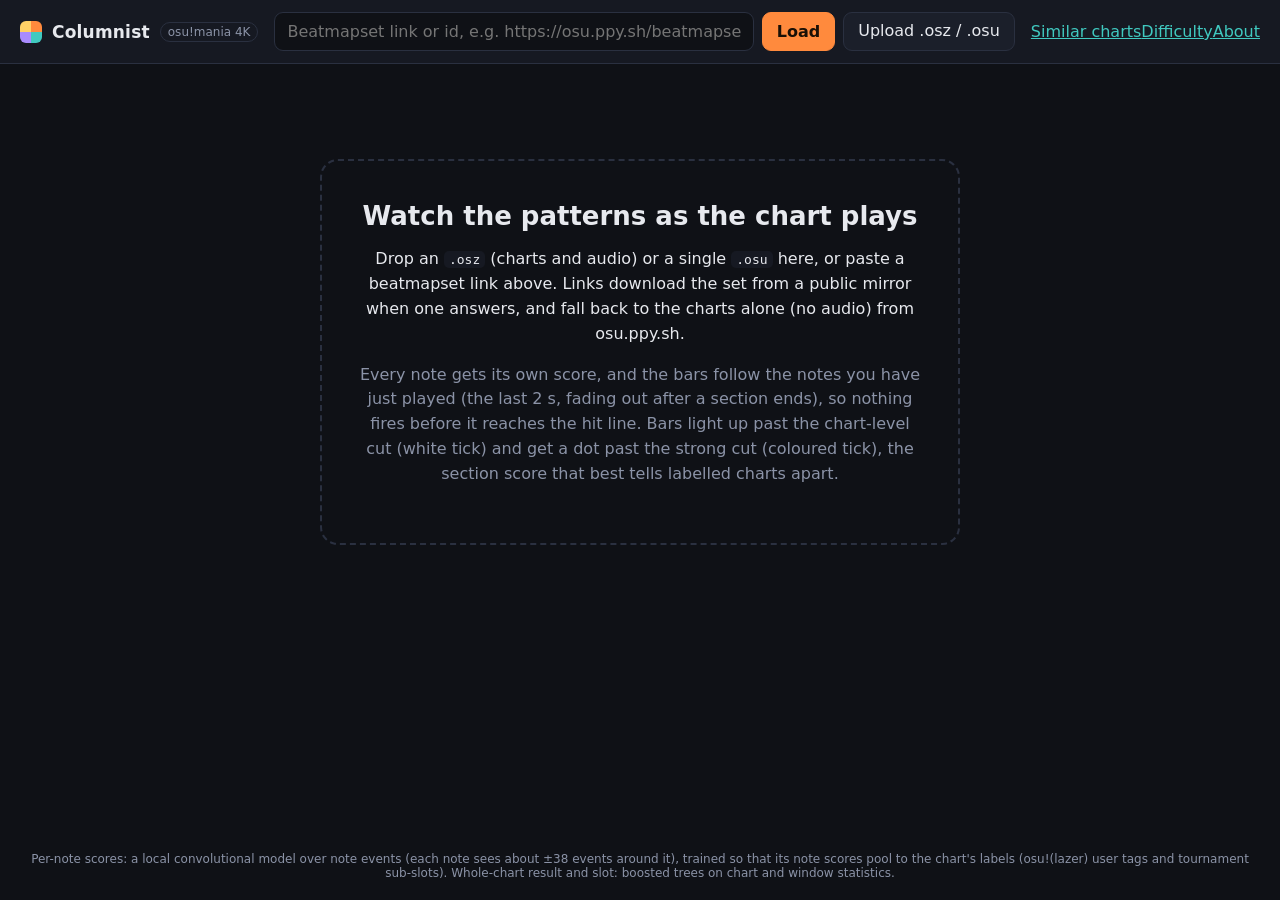
==== service/viz/static/index.html @ 975f3a9d "Columnist: foundation model for osu!mania 4K charts" ====
<!doctype html>
<html lang="en">
<head>
<meta charset="utf-8">
<meta name="viewport" content="width=device-width, initial-scale=1">
<title>Columnist</title>
<meta name="description" content="Play a 4K osu!mania chart and watch the pattern classifier's reading of each section in real time.">
<link rel="icon" href="data:image/svg+xml,%3Csvg xmlns='http://www.w3.org/2000/svg' viewBox='0 0 32 32'%3E%3Crect width='32' height='32' rx='7' fill='%2314161c'/%3E%3Crect x='5' y='6' width='4' height='8' rx='2' fill='%23ff8a3d'/%3E%3Crect x='11' y='12' width='4' height='8' rx='2' fill='%2340c9c0'/%3E%3Crect x='17' y='9' width='4' height='14' rx='2' fill='%23a98bff'/%3E%3Crect x='23' y='18' width='4' height='8' rx='2' fill='%23ffd166'/%3E%3C/svg%3E">
<link rel="stylesheet" href="style.css">
</head>
<body>
<header class="top">
  <div class="brand"><span class="logo"></span><b>Columnist</b><span class="sub">osu!mania 4K</span></div>
  <nav class="nav" style="order:3"><a href="/similar" style="color:var(--accent2)">Similar charts</a><a href="/difficulty" style="color:var(--accent2)">Difficulty</a><a href="/about" style="color:var(--accent2)">About</a></nav>
  <form id="fetchForm" class="load">
    <input id="urlInput" type="text" placeholder="Beatmapset link or id, e.g. https://osu.ppy.sh/beatmapsets/123456" autocomplete="off">
    <button type="submit">Load</button>
    <label class="filebtn">Upload .osz / .osu<input id="fileInput" type="file" accept=".osz,.osu"></label>
  </form>
</header>

<main id="app">
  <section id="empty" class="empty">
    <div class="drop" id="drop">
      <h1>Watch the patterns as the chart plays</h1>
      <p>Drop an <code>.osz</code> (charts and audio) or a single <code>.osu</code> here, or paste a beatmapset link above.
        Links download the set from a public mirror when one answers, and fall back to the charts alone (no audio) from osu.ppy.sh.</p>
      <p class="muted">Every note gets its own score, and the bars follow the notes you have just played (the last 2&nbsp;s, fading out after a section ends), so nothing fires before it reaches the hit line. Bars light up past the chart-level cut (white tick) and get a dot past the strong cut (coloured tick), the section score that best tells labelled charts apart.</p>
    </div>
  </section>

  <section id="player" class="player hidden">
    <div class="songbar">
      <div class="songtitle"><span id="songTitle"></span><span id="songSub" class="muted"></span></div>
      <select id="diffSelect" aria-label="Difficulty"></select>
    </div>

    <div class="stage">
      <div class="fieldwrap">
        <canvas id="field"></canvas>
        <div id="noAudio" class="badge hidden">no audio, playing on a clock</div>
        <div id="busy" class="busy hidden"><span class="spin"></span><span id="busyText">Analysing chart</span></div>
      </div>

      <aside class="panel">
        <div class="card now">
          <div class="cardhead"><h2>Now</h2><span id="clock" class="clock">0:00.0</span></div>
          <div id="slotRow" class="slots"></div>
          <div id="catBars" class="bars"></div>
          <h3>Tags in this section</h3>
          <div id="tagChips" class="chips"></div>
          <h3>Notes on screen</h3>
          <div id="localChips" class="chips local"></div>
        </div>
        <div class="card whole">
          <h2>Whole chart</h2>
          <div id="chartSummary"></div>
        </div>
      </aside>
    </div>

    <div class="transport">
      <button id="playBtn" class="play" aria-label="Play">▶</button>
      <div class="opts">
        <label>Rate <select id="rateSel"><option>0.5</option><option>0.75</option><option selected>1</option><option>1.25</option><option>1.5</option></select></label>
        <label>Scroll <input id="speedIn" type="range" min="0.4" max="3" step="0.1" value="1.3"></label>
        <label><input id="svChk" type="checkbox" checked> SV</label>
        <label title="Per note: every note gets its own score from the note-level model, and the bars average the notes played in the last 2 s. 4 / 8 / 16 s: the older section scores, for the stretch of chart that ends at the playhead.">Scores <select id="winSel"><option value="notes" selected>per note (live)</option><option value="4000">4 s windows</option><option value="8000">8 s windows</option><option value="16000">16 s windows</option></select></label>
        <label>Notes <select id="colorSel"><option value="model" selected>by model</option><option value="pattern">by row rule</option><option value="column">by column</option></select></label>
        <label><input id="tickChk" type="checkbox"> Clicks</label>
        <label>Offset <input id="offIn" type="number" value="0" step="5" style="width:4.5em"> ms</label>
      </div>
    </div>

    <div class="card timeline">
      <div class="cardhead"><h2>Timeline</h2><span class="muted">click to seek · space to play · ← → 5 s · ↑ ↓ scroll speed</span></div>
      <canvas id="timeline"></canvas>
    </div>
  </section>
  <div id="toast" class="toast hidden"></div>
</main>
<footer class="foot muted">Per-note scores: a local convolutional model over note events (each note sees about ±38 events around it), trained so that its note scores pool to the chart's labels (osu!(lazer) user tags and tournament sub-slots). Whole-chart result and slot: boosted trees on chart and window statistics.</footer>
<script src="app.js"></script>
</body>
</html>
---- service/viz/static/style.css ----
:root {
  --bg: #0f1116; --bg2: #161922; --card: #1b1f2a; --line: #2a3040; --text: #e7e9ee; --muted: #8b93a7;
  --accent: #ff8a3d; --accent2: #40c9c0; --good: #7bd88f;
  --rice: #ff8a3d; --ln: #40c9c0; --sv: #a98bff; --hb: #ffd166;
  --radius: 12px;
  font-family: "Inter", system-ui, -apple-system, "Segoe UI", Roboto, sans-serif;
  color-scheme: dark;
}
* { box-sizing: border-box; }
html, body { margin: 0; background: var(--bg); color: var(--text); }
body { min-height: 100vh; display: flex; flex-direction: column; }
code { background: var(--bg2); padding: 1px 5px; border-radius: 5px; }
.muted { color: var(--muted); }
.hidden { display: none !important; }

.top { display: flex; gap: 16px; align-items: center; padding: 12px 20px; border-bottom: 1px solid var(--line); flex-wrap: wrap; background: var(--bg2); }
.brand { display: flex; align-items: center; gap: 10px; white-space: nowrap; }
.brand b { font-size: 17px; letter-spacing: .2px; }
.brand .sub { color: var(--muted); font-size: 12px; border: 1px solid var(--line); padding: 2px 7px; border-radius: 99px; }
.logo { width: 22px; height: 22px; border-radius: 6px; background: conic-gradient(var(--rice) 0 25%, var(--ln) 0 50%, var(--sv) 0 75%, var(--hb) 0); }
.load { flex: 1; display: flex; gap: 8px; min-width: 280px; flex-wrap: wrap; }
.load input[type=text] { flex: 1; min-width: 200px; background: var(--bg); border: 1px solid var(--line); color: var(--text); padding: 9px 12px; border-radius: 9px; font: inherit; }
button, .filebtn, select { background: var(--card); color: var(--text); border: 1px solid var(--line); border-radius: 9px; padding: 8px 14px; font: inherit; cursor: pointer; }
button:hover, .filebtn:hover { border-color: var(--accent); }
.load button { background: var(--accent); color: #1a1006; border-color: var(--accent); font-weight: 600; }
.filebtn input { display: none; }

main { flex: 1; padding: 18px 20px; max-width: 1280px; width: 100%; margin: 0 auto; }
.empty { display: grid; place-items: center; min-height: 60vh; }
.drop { max-width: 640px; border: 2px dashed var(--line); border-radius: 18px; padding: 40px 36px; text-align: center; transition: border-color .15s, background .15s; }
.drop.over { border-color: var(--accent); background: rgba(255,138,61,.05); }
.drop h1 { margin: 0 0 12px; font-size: 26px; }
.drop p { line-height: 1.55; }

.songbar { display: flex; justify-content: space-between; align-items: center; gap: 12px; margin-bottom: 12px; flex-wrap: wrap; }
.songtitle { display: flex; flex-direction: column; gap: 2px; }
#songTitle { font-size: 19px; font-weight: 650; }
#diffSelect { max-width: 100%; }

.stage { display: grid; grid-template-columns: minmax(260px, 380px) 1fr; gap: 16px; }
.fieldwrap { position: relative; height: min(64vh, 660px); background: #0a0c10; border-radius: var(--radius); overflow: hidden; border: 1px solid var(--line); }
.fieldwrap.bg { background-size: cover; background-position: center; }
#field { width: 100%; height: 100%; display: block; }
.badge { position: absolute; top: 10px; right: 10px; font-size: 12px; background: rgba(0,0,0,.6); padding: 4px 9px; border-radius: 99px; color: var(--muted); }
.busy { position: absolute; inset: 0; display: grid; place-content: center; gap: 12px; justify-items: center; background: rgba(10,12,16,.75); color: var(--muted); }
.spin { width: 28px; height: 28px; border-radius: 50%; border: 3px solid var(--line); border-top-color: var(--accent); animation: spin 0.9s linear infinite; }
@keyframes spin { to { transform: rotate(360deg); } }

.panel { display: flex; flex-direction: column; gap: 16px; min-width: 0; }
.card { background: var(--card); border: 1px solid var(--line); border-radius: var(--radius); padding: 14px 16px; }
.card h2 { font-size: 13px; text-transform: uppercase; letter-spacing: .08em; color: var(--muted); margin: 0 0 10px; }
.card h3 { font-size: 12px; color: var(--muted); margin: 14px 0 7px; font-weight: 500; }
.cardhead { display: flex; justify-content: space-between; align-items: baseline; gap: 10px; flex-wrap: wrap; }
.cardhead h2 { margin-bottom: 10px; }
.clock { font-variant-numeric: tabular-nums; font-size: 14px; color: var(--text); }

.slots { display: grid; grid-template-columns: repeat(4, 1fr); gap: 6px; margin-bottom: 12px; }
.slot { border-radius: 8px; padding: 6px 8px; background: var(--bg2); border: 1px solid var(--line); font-size: 12px; position: relative; overflow: hidden; }
.slot .fill { position: absolute; inset: auto 0 0 0; height: 3px; background: currentColor; transform-origin: left; }
.slot b { display: block; font-size: 15px; font-variant-numeric: tabular-nums; color: var(--text); }
.slot.top { border-color: currentColor; }

.bars { display: grid; gap: 7px; }
.bar { display: grid; grid-template-columns: 150px 1fr 38px; align-items: center; gap: 10px; font-size: 13px; }
.bar .name { white-space: nowrap; overflow: hidden; text-overflow: ellipsis; color: var(--muted); transition: color .2s; }
.bar.on .name { color: var(--text); font-weight: 600; }
.bar .track { position: relative; height: 10px; background: var(--bg2); border-radius: 99px; overflow: visible; }
.bar .fill { position: absolute; left: 0; top: 0; bottom: 0; border-radius: 99px; opacity: .45; transition: opacity .2s; }
.bar.on .fill { opacity: 1; box-shadow: 0 0 10px currentColor; }
.bar .thr { position: absolute; top: -3px; bottom: -3px; width: 2px; background: var(--text); opacity: .5; border-radius: 2px; }
.bar .thr.peak { background: currentColor; opacity: .9; height: auto; }
.bar.strong .name::after { content: " ●"; color: currentColor; }
.bar .val { text-align: right; font-variant-numeric: tabular-nums; color: var(--muted); font-size: 12px; }
.bar .fam { font-size: 10px; margin-right: 6px; }

.chips { display: flex; flex-wrap: wrap; gap: 6px; min-height: 26px; }
.chip { font-size: 12px; padding: 4px 9px; border-radius: 99px; background: var(--bg2); border: 1px solid var(--line); display: inline-flex; gap: 6px; align-items: center; }
.chip i { width: 8px; height: 8px; border-radius: 50%; display: inline-block; }
.chip.dim { opacity: .45; }
.chip .n { color: var(--muted); font-variant-numeric: tabular-nums; }

#chartSummary { font-size: 14px; line-height: 1.6; }
#chartSummary .row { display: flex; gap: 8px; flex-wrap: wrap; align-items: center; margin-bottom: 6px; }
#chartSummary .k { color: var(--muted); width: 82px; flex-shrink: 0; font-size: 12px; }
.pill { padding: 2px 9px; border-radius: 99px; font-size: 12px; border: 1px solid currentColor; }
.warn { color: var(--hb); font-size: 13px; margin-top: 8px; }

.transport { display: flex; align-items: center; gap: 14px; margin: 14px 0; flex-wrap: wrap; }
.play { width: 46px; height: 46px; border-radius: 50%; font-size: 17px; background: var(--accent); color: #1a1006; border: none; font-weight: 700; padding: 0; }
.opts { display: flex; gap: 14px; flex-wrap: wrap; align-items: center; font-size: 13px; color: var(--muted); }
.opts label { display: inline-flex; gap: 6px; align-items: center; }
.opts select, .opts input[type=number] { padding: 4px 8px; background: var(--bg2); border: 1px solid var(--line); color: var(--text); border-radius: 7px; font: inherit; }
.opts input[type=range] { width: 110px; accent-color: var(--accent); }
input[type=checkbox] { accent-color: var(--accent); }

.timeline canvas { width: 100%; height: 220px; display: block; cursor: pointer; }
.toast { position: fixed; bottom: 20px; left: 50%; transform: translateX(-50%); background: #2a1a12; border: 1px solid var(--accent); padding: 10px 16px; border-radius: 10px; max-width: min(90vw, 560px); font-size: 14px; z-index: 9; }
.foot { padding: 14px 20px 20px; font-size: 12px; text-align: center; }

@media (max-width: 820px) {
  main { padding: 12px 16px; }
  .stage { grid-template-columns: 1fr; }
  .fieldwrap { height: 56vh; }
  .bar { grid-template-columns: 112px 1fr 34px; }
  .top { padding: 10px 16px; }
  .transport { position: sticky; bottom: 0; z-index: 5; background: var(--bg); padding: 10px 0; margin: 0; border-top: 1px solid var(--line); gap: 10px; }
  .opts { gap: 10px; }
  .timeline .cardhead span { display: none; }
}
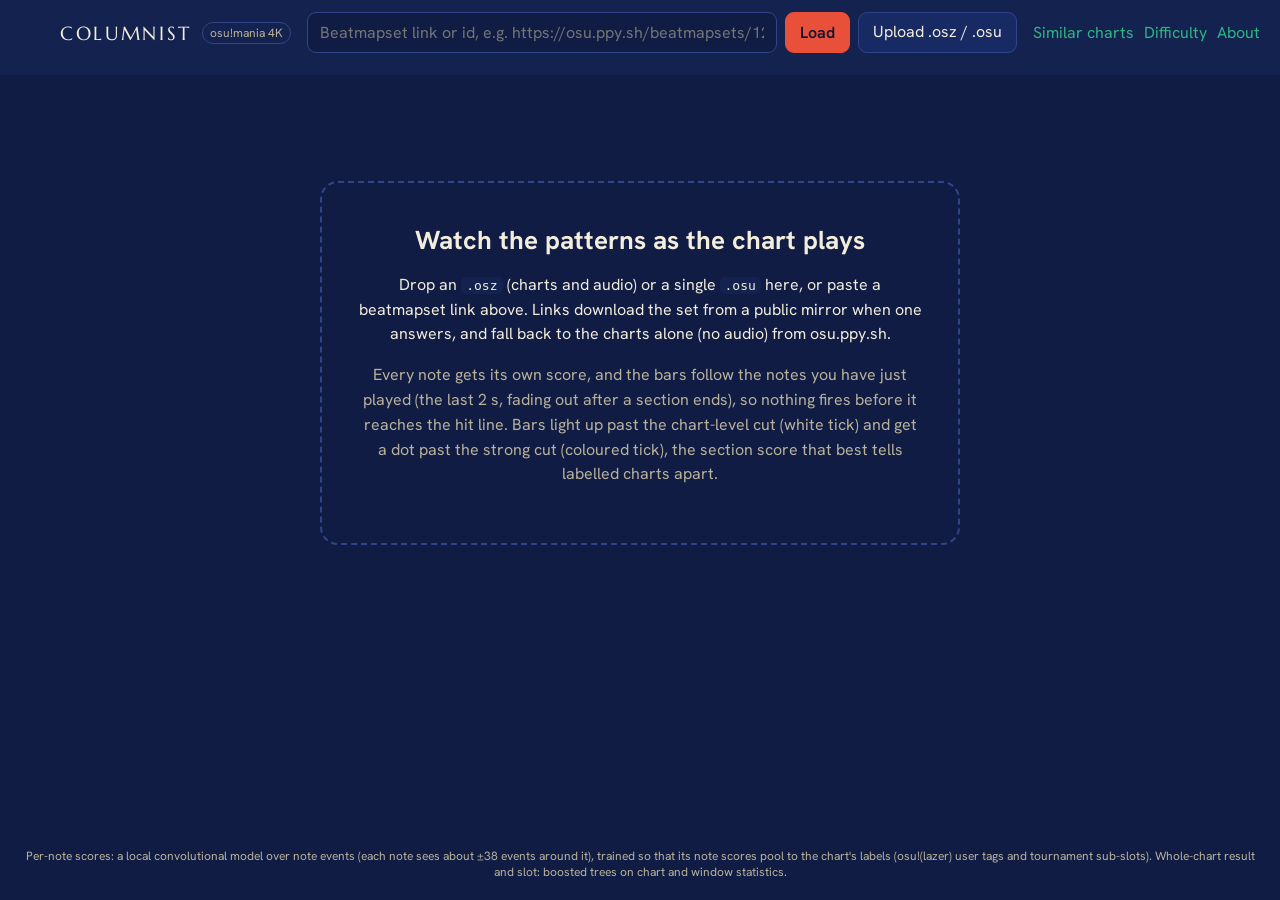
==== commit fdc48b00: "Site: painted-temple brand (pigment palette on lapis, new mark, frieze header, og card)" ====
--- a/service/viz/static/index.html
+++ b/service/viz/static/index.html
@@ -5,7 +5,10 @@
 <meta name="viewport" content="width=device-width, initial-scale=1">
 <title>Columnist</title>
 <meta name="description" content="Play a 4K osu!mania chart and watch the pattern classifier's reading of each section in real time.">
-<link rel="icon" href="data:image/svg+xml,%3Csvg xmlns='http://www.w3.org/2000/svg' viewBox='0 0 32 32'%3E%3Crect width='32' height='32' rx='7' fill='%2314161c'/%3E%3Crect x='5' y='6' width='4' height='8' rx='2' fill='%23ff8a3d'/%3E%3Crect x='11' y='12' width='4' height='8' rx='2' fill='%2340c9c0'/%3E%3Crect x='17' y='9' width='4' height='14' rx='2' fill='%23a98bff'/%3E%3Crect x='23' y='18' width='4' height='8' rx='2' fill='%23ffd166'/%3E%3C/svg%3E">
+<link rel="icon" href="/favicon.svg" type="image/svg+xml">
+<link rel="preconnect" href="https://fonts.googleapis.com"><link rel="preconnect" href="https://fonts.gstatic.com" crossorigin>
+<link href="https://fonts.googleapis.com/css2?family=Hanken+Grotesk:wght@400;600;700&family=Marcellus&display=swap" rel="stylesheet">
+<meta property="og:type" content="website"><meta property="og:title" content="Columnist"><meta property="og:description" content="Play a 4K osu!mania chart and watch the pattern classifier's reading of each section in real time."><meta property="og:image" content="https://columnist.quenlla.xyz/og-card.png"><meta name="twitter:card" content="summary_large_image"><meta name="theme-color" content="#101c44">
 <link rel="stylesheet" href="style.css">
 </head>
 <body>
--- a/service/viz/static/style.css
+++ b/service/viz/static/style.css
@@ -1,9 +1,10 @@
 :root {
-  --bg: #0f1116; --bg2: #161922; --card: #1b1f2a; --line: #2a3040; --text: #e7e9ee; --muted: #8b93a7;
-  --accent: #ff8a3d; --accent2: #40c9c0; --good: #7bd88f;
-  --rice: #ff8a3d; --ln: #40c9c0; --sv: #a98bff; --hb: #ffd166;
+  --bg: #101c44; --bg2: #14224f; --card: #182a63; --line: #31438a; --text: #f3eddc; --muted: #b9b29b; --ink: #0d1530;
+  --accent: #e8503a; --accent2: #2fb584; --good: #5fd6a3;
+  --rice: #e8503a; --ln: #2fb584; --sv: #b680dc; --hb: #f2b53c;
+  --font-wordmark: "Marcellus", "Trajan Pro", Georgia, serif;
   --radius: 12px;
-  font-family: "Inter", system-ui, -apple-system, "Segoe UI", Roboto, sans-serif;
+  font-family: "Hanken Grotesk", "Segoe UI", system-ui, -apple-system, sans-serif;
   color-scheme: dark;
 }
 * { box-sizing: border-box; }
@@ -15,20 +16,20 @@
 
 .top { display: flex; gap: 16px; align-items: center; padding: 12px 20px; border-bottom: 1px solid var(--line); flex-wrap: wrap; background: var(--bg2); }
 .brand { display: flex; align-items: center; gap: 10px; white-space: nowrap; }
-.brand b { font-size: 17px; letter-spacing: .2px; }
+.brand b { font-family: var(--font-wordmark); font-weight: 400; font-size: 19px; letter-spacing: .14em; text-transform: uppercase; }
 .brand .sub { color: var(--muted); font-size: 12px; border: 1px solid var(--line); padding: 2px 7px; border-radius: 99px; }
-.logo { width: 22px; height: 22px; border-radius: 6px; background: conic-gradient(var(--rice) 0 25%, var(--ln) 0 50%, var(--sv) 0 75%, var(--hb) 0); }
+.logo { width: 30px; height: 30px; background: url(/mark.svg) center / contain no-repeat; }
 .load { flex: 1; display: flex; gap: 8px; min-width: 280px; flex-wrap: wrap; }
 .load input[type=text] { flex: 1; min-width: 200px; background: var(--bg); border: 1px solid var(--line); color: var(--text); padding: 9px 12px; border-radius: 9px; font: inherit; }
 button, .filebtn, select { background: var(--card); color: var(--text); border: 1px solid var(--line); border-radius: 9px; padding: 8px 14px; font: inherit; cursor: pointer; }
 button:hover, .filebtn:hover { border-color: var(--accent); }
-.load button { background: var(--accent); color: #1a1006; border-color: var(--accent); font-weight: 600; }
+.load button { background: var(--accent); color: var(--ink); border-color: var(--accent); font-weight: 600; }
 .filebtn input { display: none; }
 
 main { flex: 1; padding: 18px 20px; max-width: 1280px; width: 100%; margin: 0 auto; }
 .empty { display: grid; place-items: center; min-height: 60vh; }
 .drop { max-width: 640px; border: 2px dashed var(--line); border-radius: 18px; padding: 40px 36px; text-align: center; transition: border-color .15s, background .15s; }
-.drop.over { border-color: var(--accent); background: rgba(255,138,61,.05); }
+.drop.over { border-color: var(--accent); background: rgba(232,80,58,.08); }
 .drop h1 { margin: 0 0 12px; font-size: 26px; }
 .drop p { line-height: 1.55; }
 
@@ -38,11 +39,11 @@
 #diffSelect { max-width: 100%; }
 
 .stage { display: grid; grid-template-columns: minmax(260px, 380px) 1fr; gap: 16px; }
-.fieldwrap { position: relative; height: min(64vh, 660px); background: #0a0c10; border-radius: var(--radius); overflow: hidden; border: 1px solid var(--line); }
+.fieldwrap { position: relative; height: min(64vh, 660px); background: #0a1233; border-radius: var(--radius); overflow: hidden; border: 1px solid var(--line); }
 .fieldwrap.bg { background-size: cover; background-position: center; }
 #field { width: 100%; height: 100%; display: block; }
 .badge { position: absolute; top: 10px; right: 10px; font-size: 12px; background: rgba(0,0,0,.6); padding: 4px 9px; border-radius: 99px; color: var(--muted); }
-.busy { position: absolute; inset: 0; display: grid; place-content: center; gap: 12px; justify-items: center; background: rgba(10,12,16,.75); color: var(--muted); }
+.busy { position: absolute; inset: 0; display: grid; place-content: center; gap: 12px; justify-items: center; background: rgba(10,18,51,.78); color: var(--muted); }
 .spin { width: 28px; height: 28px; border-radius: 50%; border: 3px solid var(--line); border-top-color: var(--accent); animation: spin 0.9s linear infinite; }
 @keyframes spin { to { transform: rotate(360deg); } }
 
@@ -86,7 +87,7 @@
 .warn { color: var(--hb); font-size: 13px; margin-top: 8px; }
 
 .transport { display: flex; align-items: center; gap: 14px; margin: 14px 0; flex-wrap: wrap; }
-.play { width: 46px; height: 46px; border-radius: 50%; font-size: 17px; background: var(--accent); color: #1a1006; border: none; font-weight: 700; padding: 0; }
+.play { width: 46px; height: 46px; border-radius: 50%; font-size: 17px; background: var(--accent); color: var(--ink); border: none; font-weight: 700; padding: 0; }
 .opts { display: flex; gap: 14px; flex-wrap: wrap; align-items: center; font-size: 13px; color: var(--muted); }
 .opts label { display: inline-flex; gap: 6px; align-items: center; }
 .opts select, .opts input[type=number] { padding: 4px 8px; background: var(--bg2); border: 1px solid var(--line); color: var(--text); border-radius: 7px; font: inherit; }
@@ -94,7 +95,7 @@
 input[type=checkbox] { accent-color: var(--accent); }
 
 .timeline canvas { width: 100%; height: 220px; display: block; cursor: pointer; }
-.toast { position: fixed; bottom: 20px; left: 50%; transform: translateX(-50%); background: #2a1a12; border: 1px solid var(--accent); padding: 10px 16px; border-radius: 10px; max-width: min(90vw, 560px); font-size: 14px; z-index: 9; }
+.toast { position: fixed; bottom: 20px; left: 50%; transform: translateX(-50%); background: #2a1838; border: 1px solid var(--accent); padding: 10px 16px; border-radius: 10px; max-width: min(90vw, 560px); font-size: 14px; z-index: 9; }
 .foot { padding: 14px 20px 20px; font-size: 12px; text-align: center; }
 
 @media (max-width: 820px) {
@@ -107,3 +108,9 @@
   .opts { gap: 10px; }
   .timeline .cardhead span { display: none; }
 }
+
+/* painted frieze under the header (brand: Doric triglyphs and pigment metopes) */
+.top { position: relative; padding-bottom: 22px; border-bottom: none; }
+.top::after { content: ""; position: absolute; left: 0; right: 0; bottom: 0; height: 10px; background: url(/frieze-strip.svg) 0 0 / auto 10px repeat-x; }
+.top .nav { display: flex; gap: 10px; }
+.top .nav a { text-decoration: none; }
